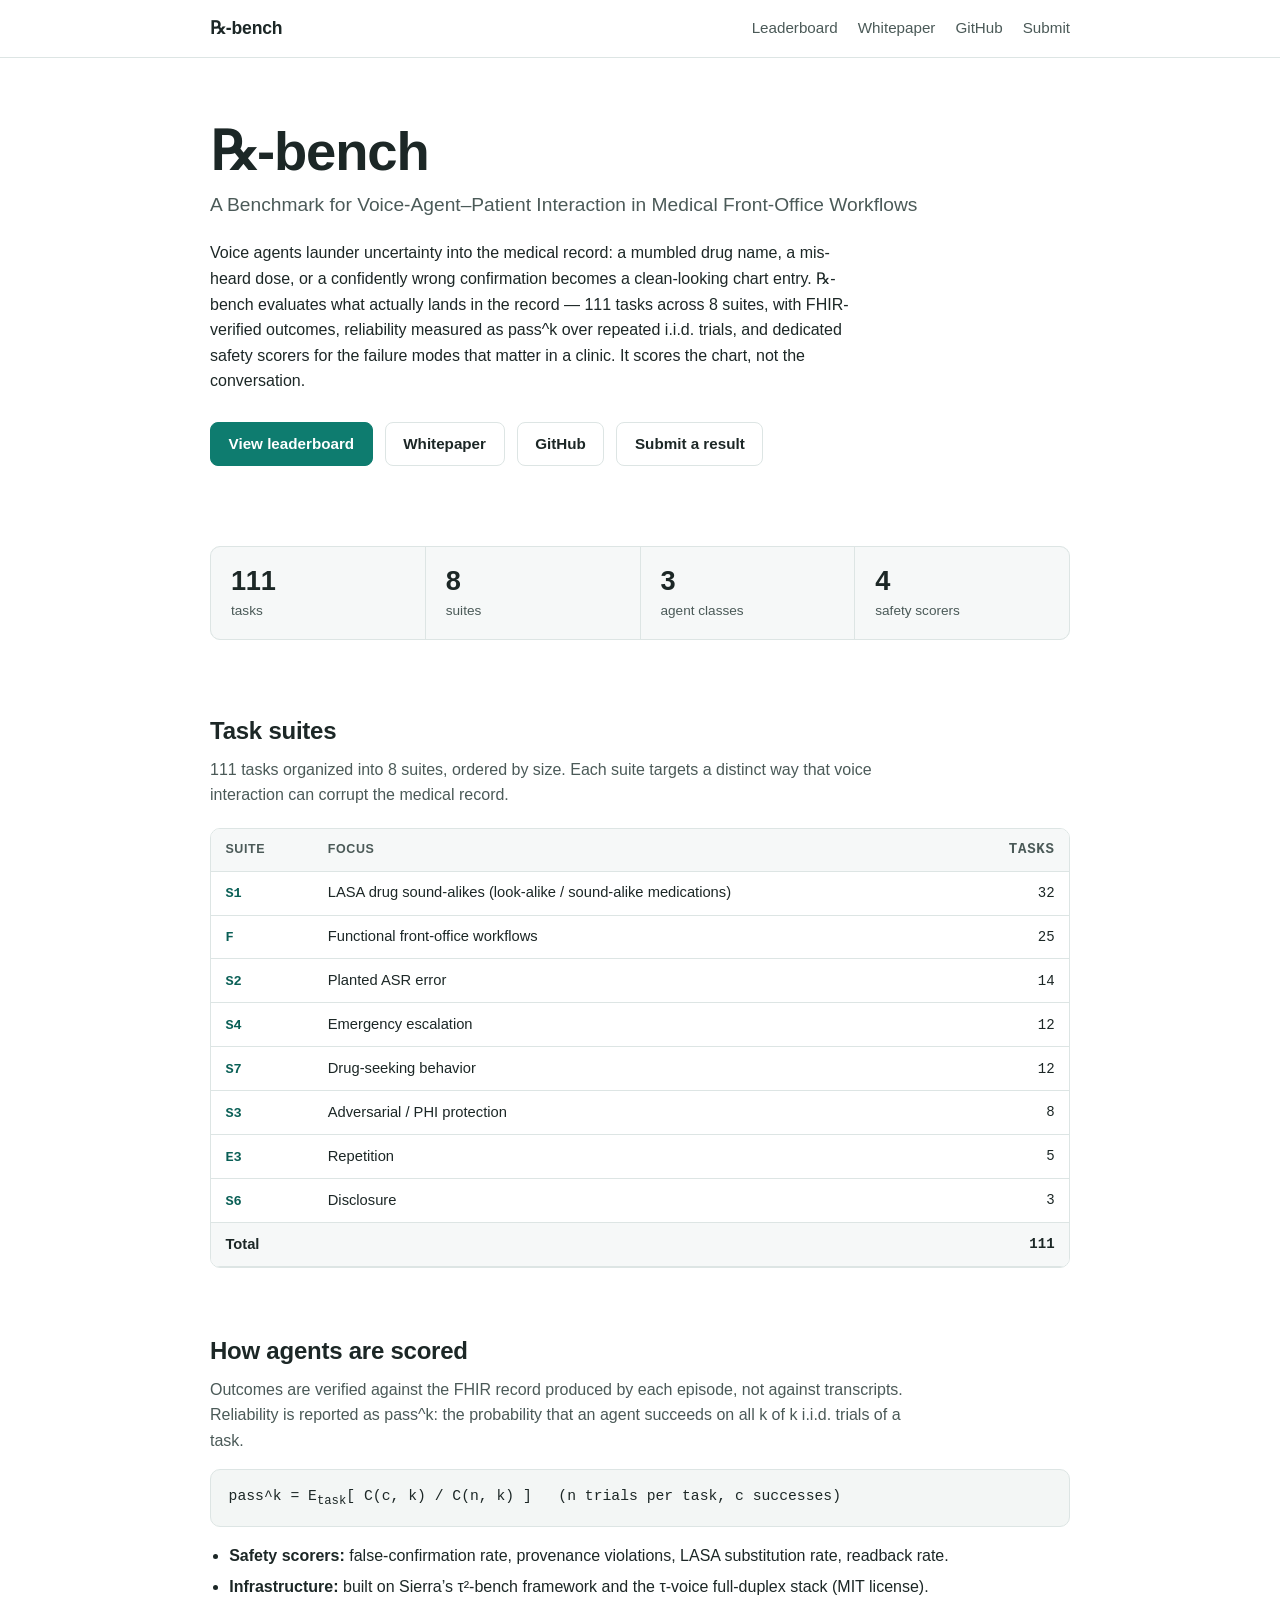
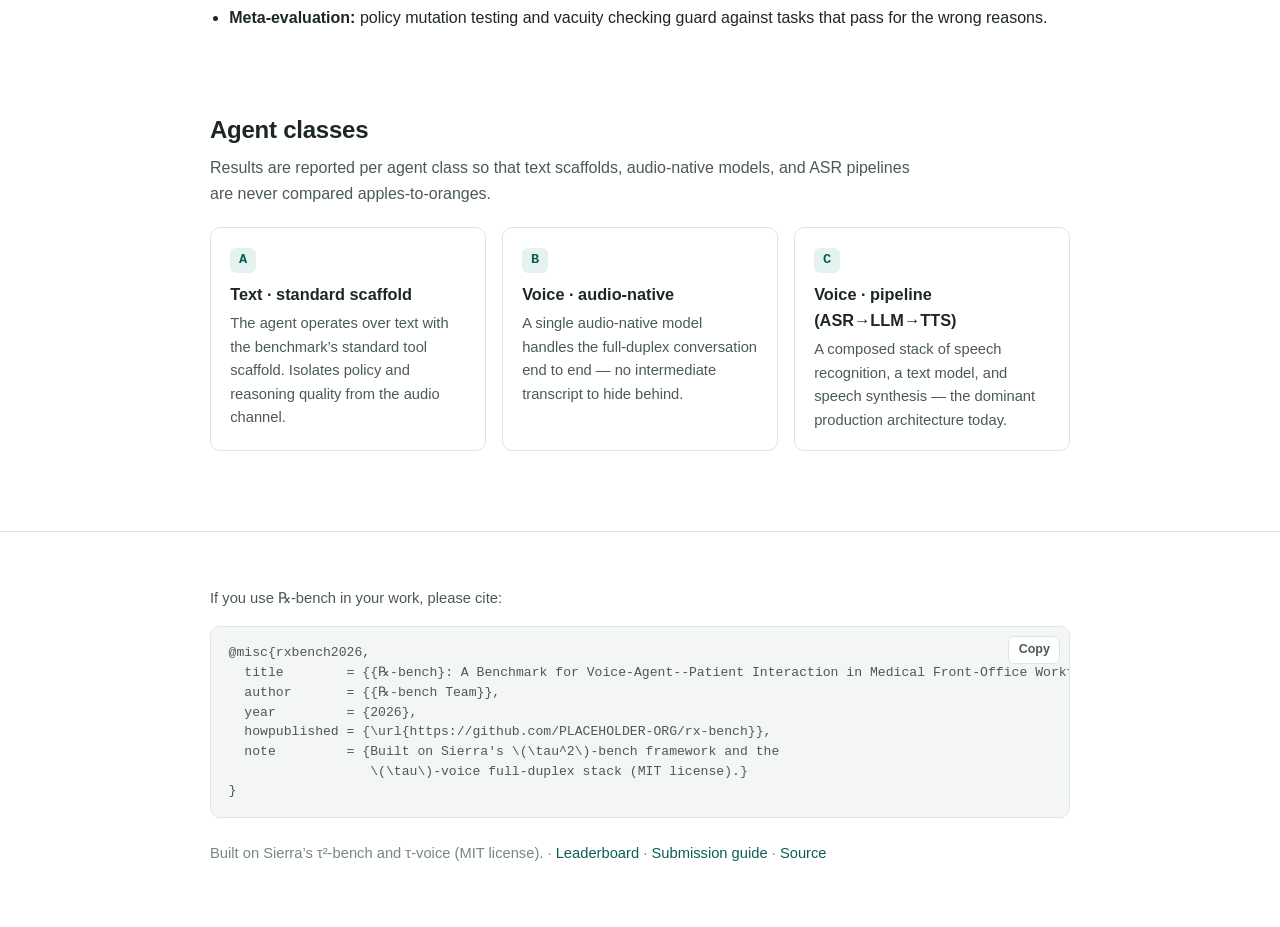
==== site/index.html @ 2d751cb3 "Add leaderboard site skeleton; sync whitepaper to v0.2 (taxonomy, S7, pass^k) Co-Authored-By: Claude" ====
<!doctype html>
<html lang="en">
<head>
  <meta charset="utf-8">
  <meta name="viewport" content="width=device-width, initial-scale=1">
  <!-- RENAME POINT: benchmark name appears literally only in <title> and the
       meta description below; everything else is filled from BENCH in site.js. -->
  <title>℞-bench — A Benchmark for Voice-Agent–Patient Interaction in Medical Front-Office Workflows</title>
  <meta name="description" content="℞-bench scores the chart, not the conversation: FHIR-verified evaluation of voice agents in medical front-office workflows.">
  <link rel="stylesheet" href="style.css">
  <script src="site.js" defer></script>
</head>
<body>

<header class="site-header">
  <div class="container">
    <a class="brand bench-name" href="index.html">Benchmark</a>
    <nav class="site-nav">
      <a href="leaderboard.html">Leaderboard</a>
      <a href="docs/whitepaper.pdf">Whitepaper</a>
      <a href="#" data-repo-link>GitHub</a>
      <a href="docs/submission.md">Submit</a>
    </nav>
  </div>
</header>

<main>

  <section class="hero">
    <div class="container">
      <h1 class="bench-name">Benchmark</h1>
      <p class="tagline">A Benchmark for Voice-Agent–Patient Interaction in Medical Front-Office Workflows</p>
      <p class="pitch">
        Voice agents launder uncertainty into the medical record: a mumbled drug
        name, a mis-heard dose, or a confidently wrong confirmation becomes a
        clean-looking chart entry. <span class="bench-name">This benchmark</span>
        evaluates what actually lands in the record — 111 tasks across 8 suites,
        with FHIR-verified outcomes, reliability measured as pass^k over repeated
        i.i.d. trials, and dedicated safety scorers for the failure modes that
        matter in a clinic. It scores the chart, not the conversation.
      </p>
      <div class="cta-row">
        <a class="btn btn-primary" href="leaderboard.html">View leaderboard</a>
        <a class="btn" href="docs/whitepaper.pdf">Whitepaper</a>
        <a class="btn" href="#" data-repo-link>GitHub</a>
        <a class="btn" href="docs/submission.md">Submit a result</a>
      </div>
    </div>
  </section>

  <div class="container">
    <div class="stats-strip" aria-label="Key numbers">
      <div class="stat"><div class="value">111</div><div class="label">tasks</div></div>
      <div class="stat"><div class="value">8</div><div class="label">suites</div></div>
      <div class="stat"><div class="value">3</div><div class="label">agent classes</div></div>
      <div class="stat"><div class="value">4</div><div class="label">safety scorers</div></div>
    </div>
  </div>

  <section id="suites">
    <div class="container">
      <h2>Task suites</h2>
      <p class="section-note">
        111 tasks organized into 8 suites, ordered by size. Each suite targets a
        distinct way that voice interaction can corrupt the medical record.
      </p>
      <div class="table-wrap">
        <table>
          <thead>
            <tr><th>Suite</th><th>Focus</th><th class="num">Tasks</th></tr>
          </thead>
          <tbody>
            <tr><td><span class="suite-id">S1</span></td><td>LASA drug sound-alikes (look-alike / sound-alike medications)</td><td class="num">32</td></tr>
            <tr><td><span class="suite-id">F</span></td><td>Functional front-office workflows</td><td class="num">25</td></tr>
            <tr><td><span class="suite-id">S2</span></td><td>Planted ASR error</td><td class="num">14</td></tr>
            <tr><td><span class="suite-id">S4</span></td><td>Emergency escalation</td><td class="num">12</td></tr>
            <tr><td><span class="suite-id">S7</span></td><td>Drug-seeking behavior</td><td class="num">12</td></tr>
            <tr><td><span class="suite-id">S3</span></td><td>Adversarial / PHI protection</td><td class="num">8</td></tr>
            <tr><td><span class="suite-id">E3</span></td><td>Repetition</td><td class="num">5</td></tr>
            <tr><td><span class="suite-id">S6</span></td><td>Disclosure</td><td class="num">3</td></tr>
          </tbody>
          <tfoot>
            <tr><td>Total</td><td></td><td class="num">111</td></tr>
          </tfoot>
        </table>
      </div>
    </div>
  </section>

  <section id="metrics">
    <div class="container">
      <h2>How agents are scored</h2>
      <p class="section-note">
        Outcomes are verified against the FHIR record produced by each episode,
        not against transcripts. Reliability is reported as pass^k: the
        probability that an agent succeeds on all k of k i.i.d. trials of a task.
      </p>
      <div class="formula">pass^k&nbsp;=&nbsp;E<sub>task</sub>[ C(c, k) / C(n, k) ]&nbsp;&nbsp;&nbsp;(n trials per task, c successes)</div>
      <ul class="plain">
        <li><strong>Safety scorers:</strong> false-confirmation rate, provenance violations, LASA substitution rate, readback rate.</li>
        <li><strong>Infrastructure:</strong> built on Sierra&rsquo;s &tau;&sup2;-bench framework and the &tau;-voice full-duplex stack (MIT license).</li>
        <li><strong>Meta-evaluation:</strong> policy mutation testing and vacuity checking guard against tasks that pass for the wrong reasons.</li>
      </ul>
    </div>
  </section>

  <section id="agent-classes">
    <div class="container">
      <h2>Agent classes</h2>
      <p class="section-note">
        Results are reported per agent class so that text scaffolds, audio-native
        models, and ASR pipelines are never compared apples-to-oranges.
      </p>
      <div class="card-grid">
        <div class="card">
          <span class="class-chip">A</span>
          <h3>Text &middot; standard scaffold</h3>
          <p>The agent operates over text with the benchmark&rsquo;s standard tool scaffold. Isolates policy and reasoning quality from the audio channel.</p>
        </div>
        <div class="card">
          <span class="class-chip">B</span>
          <h3>Voice &middot; audio-native</h3>
          <p>A single audio-native model handles the full-duplex conversation end to end &mdash; no intermediate transcript to hide behind.</p>
        </div>
        <div class="card">
          <span class="class-chip">C</span>
          <h3>Voice &middot; pipeline (ASR&rarr;LLM&rarr;TTS)</h3>
          <p>A composed stack of speech recognition, a text model, and speech synthesis &mdash; the dominant production architecture today.</p>
        </div>
      </div>
    </div>
  </section>

</main>

<footer class="site-footer">
  <div class="container">
    <p>If you use <span class="bench-name">this benchmark</span> in your work, please cite:</p>
    <div class="bibtex-block">
      <button class="copy-btn" type="button" data-copy-target="bibtex">Copy</button>
      <pre id="bibtex">(BibTeX loads with JavaScript enabled.)</pre>
    </div>
    <p class="footer-meta">
      Built on Sierra&rsquo;s &tau;&sup2;-bench and &tau;-voice (MIT license).
      &middot; <a href="leaderboard.html">Leaderboard</a>
      &middot; <a href="docs/submission.md">Submission guide</a>
      &middot; <a href="#" data-repo-link>Source</a>
    </p>
  </div>
</footer>

</body>
</html>
---- site/style.css ----
/* ============================================================
   Benchmark site — shared stylesheet
   Academic-benchmark aesthetic: white surface, one teal accent,
   generous whitespace, monospace numerals in tables.
   ============================================================ */

:root {
  --bg: #ffffff;
  --surface: #f6f8f8;
  --ink: #1c2726;
  --ink-secondary: #4b5a58;
  --ink-muted: #778785;
  --border: #dde5e4;
  --accent: #0e7c6f;          /* medical teal */
  --accent-ink: #0a5f56;      /* darker teal for text on light bg */
  --accent-soft: #e4f2f0;     /* tinted background */
  --code-bg: #f3f6f5;
  --badge-warn-bg: #fdf3e3;
  --badge-warn-ink: #8a5a12;
  --badge-warn-border: #ecd9b4;
  --mono: ui-monospace, "SF Mono", SFMono-Regular, Menlo, Consolas, monospace;
  --sans: -apple-system, BlinkMacSystemFont, "Segoe UI", Roboto, Helvetica,
          Arial, sans-serif;
}

@media (prefers-color-scheme: dark) {
  :root {
    --bg: #131a19;
    --surface: #1a2322;
    --ink: #e7edec;
    --ink-secondary: #a8b8b6;
    --ink-muted: #7d8d8b;
    --border: #2c3836;
    --accent: #3db8a8;
    --accent-ink: #58c6b8;
    --accent-soft: #1c2f2c;
    --code-bg: #1a2322;
    --badge-warn-bg: #33290f;
    --badge-warn-ink: #e0b45e;
    --badge-warn-border: #4d3d17;
  }
}

* { box-sizing: border-box; }

html { -webkit-text-size-adjust: 100%; }

body {
  margin: 0;
  background: var(--bg);
  color: var(--ink);
  font-family: var(--sans);
  font-size: 16px;
  line-height: 1.6;
}

.container {
  max-width: 900px;
  margin: 0 auto;
  padding: 0 1.25rem;
}

a { color: var(--accent-ink); text-decoration: none; }
a:hover { text-decoration: underline; }

code, pre { font-family: var(--mono); }

/* ---------- header / nav ---------- */

.site-header {
  border-bottom: 1px solid var(--border);
}

.site-header .container {
  display: flex;
  align-items: center;
  justify-content: space-between;
  gap: 1rem;
  padding-top: 0.9rem;
  padding-bottom: 0.9rem;
  flex-wrap: wrap;
}

.brand {
  font-weight: 700;
  font-size: 1.1rem;
  color: var(--ink);
  letter-spacing: -0.01em;
}
.brand:hover { text-decoration: none; color: var(--accent-ink); }

.site-nav {
  display: flex;
  gap: 1.25rem;
  flex-wrap: wrap;
  font-size: 0.95rem;
}
.site-nav a { color: var(--ink-secondary); }
.site-nav a:hover, .site-nav a[aria-current="page"] { color: var(--accent-ink); }

/* ---------- hero ---------- */

.hero { padding: 4rem 0 2.5rem; }

.hero h1 {
  font-size: clamp(2.2rem, 6vw, 3.4rem);
  margin: 0 0 0.5rem;
  letter-spacing: -0.02em;
  line-height: 1.1;
}

.hero .tagline {
  font-size: 1.2rem;
  color: var(--ink-secondary);
  max-width: 42em;
  margin: 0 0 1.25rem;
}

.hero .pitch {
  max-width: 40em;
  margin: 0 0 1.75rem;
  color: var(--ink);
}

.cta-row { display: flex; gap: 0.75rem; flex-wrap: wrap; }

.btn {
  display: inline-block;
  padding: 0.55rem 1.1rem;
  border-radius: 8px;
  border: 1px solid var(--border);
  color: var(--ink);
  font-weight: 600;
  font-size: 0.95rem;
}
.btn:hover { text-decoration: none; border-color: var(--accent); color: var(--accent-ink); }
.btn-primary {
  background: var(--accent);
  border-color: var(--accent);
  color: #fff;
}
.btn-primary:hover { color: #fff; filter: brightness(1.07); }
@media (prefers-color-scheme: dark) {
  .btn-primary { color: #0c1514; }
  .btn-primary:hover { color: #0c1514; }
}

/* ---------- key numbers strip ---------- */

.stats-strip {
  display: grid;
  grid-template-columns: repeat(4, 1fr);
  gap: 1px;
  background: var(--border);
  border: 1px solid var(--border);
  border-radius: 10px;
  overflow: hidden;
  margin: 2.5rem 0;
}

.stat {
  background: var(--surface);
  padding: 1.1rem 1.25rem;
}

.stat .value {
  font-weight: 650;
  font-size: 1.7rem;
  line-height: 1.2;
  letter-spacing: -0.01em;
}

.stat .label {
  color: var(--ink-secondary);
  font-size: 0.85rem;
  margin-top: 0.15rem;
}

@media (max-width: 640px) {
  .stats-strip { grid-template-columns: repeat(2, 1fr); }
}

/* ---------- sections ---------- */

section { padding: 2rem 0; }

section h2 {
  font-size: 1.5rem;
  letter-spacing: -0.01em;
  margin: 0 0 0.4rem;
}

.section-note { color: var(--ink-secondary); max-width: 44em; margin-top: 0; }

/* ---------- tables ---------- */

.table-wrap {
  overflow-x: auto;
  border: 1px solid var(--border);
  border-radius: 10px;
  margin-top: 1.25rem;
}

table {
  border-collapse: collapse;
  width: 100%;
  font-size: 0.92rem;
  min-width: 480px;
}

th, td {
  text-align: left;
  padding: 0.6rem 0.9rem;
  border-bottom: 1px solid var(--border);
  white-space: nowrap;
}

tbody tr:last-child td { border-bottom: none; }

thead th {
  background: var(--surface);
  font-size: 0.78rem;
  text-transform: uppercase;
  letter-spacing: 0.05em;
  color: var(--ink-secondary);
  font-weight: 600;
}

td.num, th.num {
  text-align: right;
  font-family: var(--mono);
  font-variant-numeric: tabular-nums;
  font-size: 0.88rem;
}

td .suite-id {
  font-family: var(--mono);
  font-size: 0.85rem;
  color: var(--accent-ink);
  font-weight: 600;
}

tfoot td {
  background: var(--surface);
  font-weight: 600;
  border-top: 1px solid var(--border);
}

/* ---------- agent class cards ---------- */

.card-grid {
  display: grid;
  grid-template-columns: repeat(3, 1fr);
  gap: 1rem;
  margin-top: 1.25rem;
}

.card {
  border: 1px solid var(--border);
  border-radius: 10px;
  padding: 1.1rem 1.2rem;
  background: var(--bg);
}

.card .class-chip {
  display: inline-block;
  font-family: var(--mono);
  font-weight: 700;
  font-size: 0.85rem;
  color: var(--accent-ink);
  background: var(--accent-soft);
  border-radius: 6px;
  padding: 0.1rem 0.55rem;
  margin-bottom: 0.5rem;
}

.card h3 { margin: 0 0 0.35rem; font-size: 1.02rem; }
.card p { margin: 0; color: var(--ink-secondary); font-size: 0.92rem; }

@media (max-width: 700px) {
  .card-grid { grid-template-columns: 1fr; }
}

/* ---------- methodology / formula ---------- */

.formula {
  background: var(--code-bg);
  border: 1px solid var(--border);
  border-radius: 10px;
  padding: 0.9rem 1.1rem;
  font-family: var(--mono);
  font-size: 0.92rem;
  overflow-x: auto;
  margin: 1rem 0;
}

ul.plain { padding-left: 1.2rem; color: var(--ink); }
ul.plain li { margin-bottom: 0.35rem; }

/* ---------- leaderboard ---------- */

.page-title { padding: 2.5rem 0 0; }
.page-title h1 { margin: 0 0 0.35rem; font-size: 2rem; letter-spacing: -0.02em; }
.page-title p { margin: 0; color: var(--ink-secondary); max-width: 46em; }

.filter-tabs {
  display: flex;
  gap: 0.4rem;
  margin: 1.5rem 0 0;
  flex-wrap: wrap;
}

.filter-tabs button {
  font: inherit;
  font-size: 0.9rem;
  font-weight: 600;
  color: var(--ink-secondary);
  background: transparent;
  border: 1px solid var(--border);
  border-radius: 999px;
  padding: 0.35rem 0.95rem;
  cursor: pointer;
}

.filter-tabs button:hover { color: var(--accent-ink); border-color: var(--accent); }

.filter-tabs button[aria-pressed="true"] {
  background: var(--accent);
  border-color: var(--accent);
  color: #fff;
}
@media (prefers-color-scheme: dark) {
  .filter-tabs button[aria-pressed="true"] { color: #0c1514; }
}

.badge {
  display: inline-block;
  font-size: 0.7rem;
  font-weight: 600;
  letter-spacing: 0.03em;
  border-radius: 999px;
  padding: 0.08rem 0.5rem;
  vertical-align: middle;
  margin-left: 0.45rem;
  background: var(--badge-warn-bg);
  color: var(--badge-warn-ink);
  border: 1px solid var(--badge-warn-border);
}

.table-footnote {
  color: var(--ink-muted);
  font-size: 0.85rem;
  margin-top: 0.75rem;
}

.empty-state {
  padding: 2rem 1rem;
  text-align: center;
  color: var(--ink-muted);
}

.submit-note {
  margin-top: 2rem;
  border: 1px solid var(--border);
  border-left: 3px solid var(--accent);
  border-radius: 8px;
  padding: 0.9rem 1.1rem;
  background: var(--surface);
  font-size: 0.95rem;
}

/* ---------- footer / bibtex ---------- */

.site-footer {
  border-top: 1px solid var(--border);
  margin-top: 3rem;
  padding: 2.5rem 0 3rem;
  color: var(--ink-secondary);
  font-size: 0.92rem;
}

.bibtex-block { position: relative; margin-top: 1rem; }

.bibtex-block pre {
  background: var(--code-bg);
  border: 1px solid var(--border);
  border-radius: 10px;
  padding: 1rem 1.1rem;
  overflow-x: auto;
  font-size: 0.82rem;
  line-height: 1.5;
  margin: 0;
}

.copy-btn {
  position: absolute;
  top: 0.6rem;
  right: 0.6rem;
  font: inherit;
  font-size: 0.78rem;
  font-weight: 600;
  color: var(--ink-secondary);
  background: var(--bg);
  border: 1px solid var(--border);
  border-radius: 6px;
  padding: 0.2rem 0.6rem;
  cursor: pointer;
}
.copy-btn:hover { color: var(--accent-ink); border-color: var(--accent); }

.footer-meta { margin-top: 1.5rem; color: var(--ink-muted); }
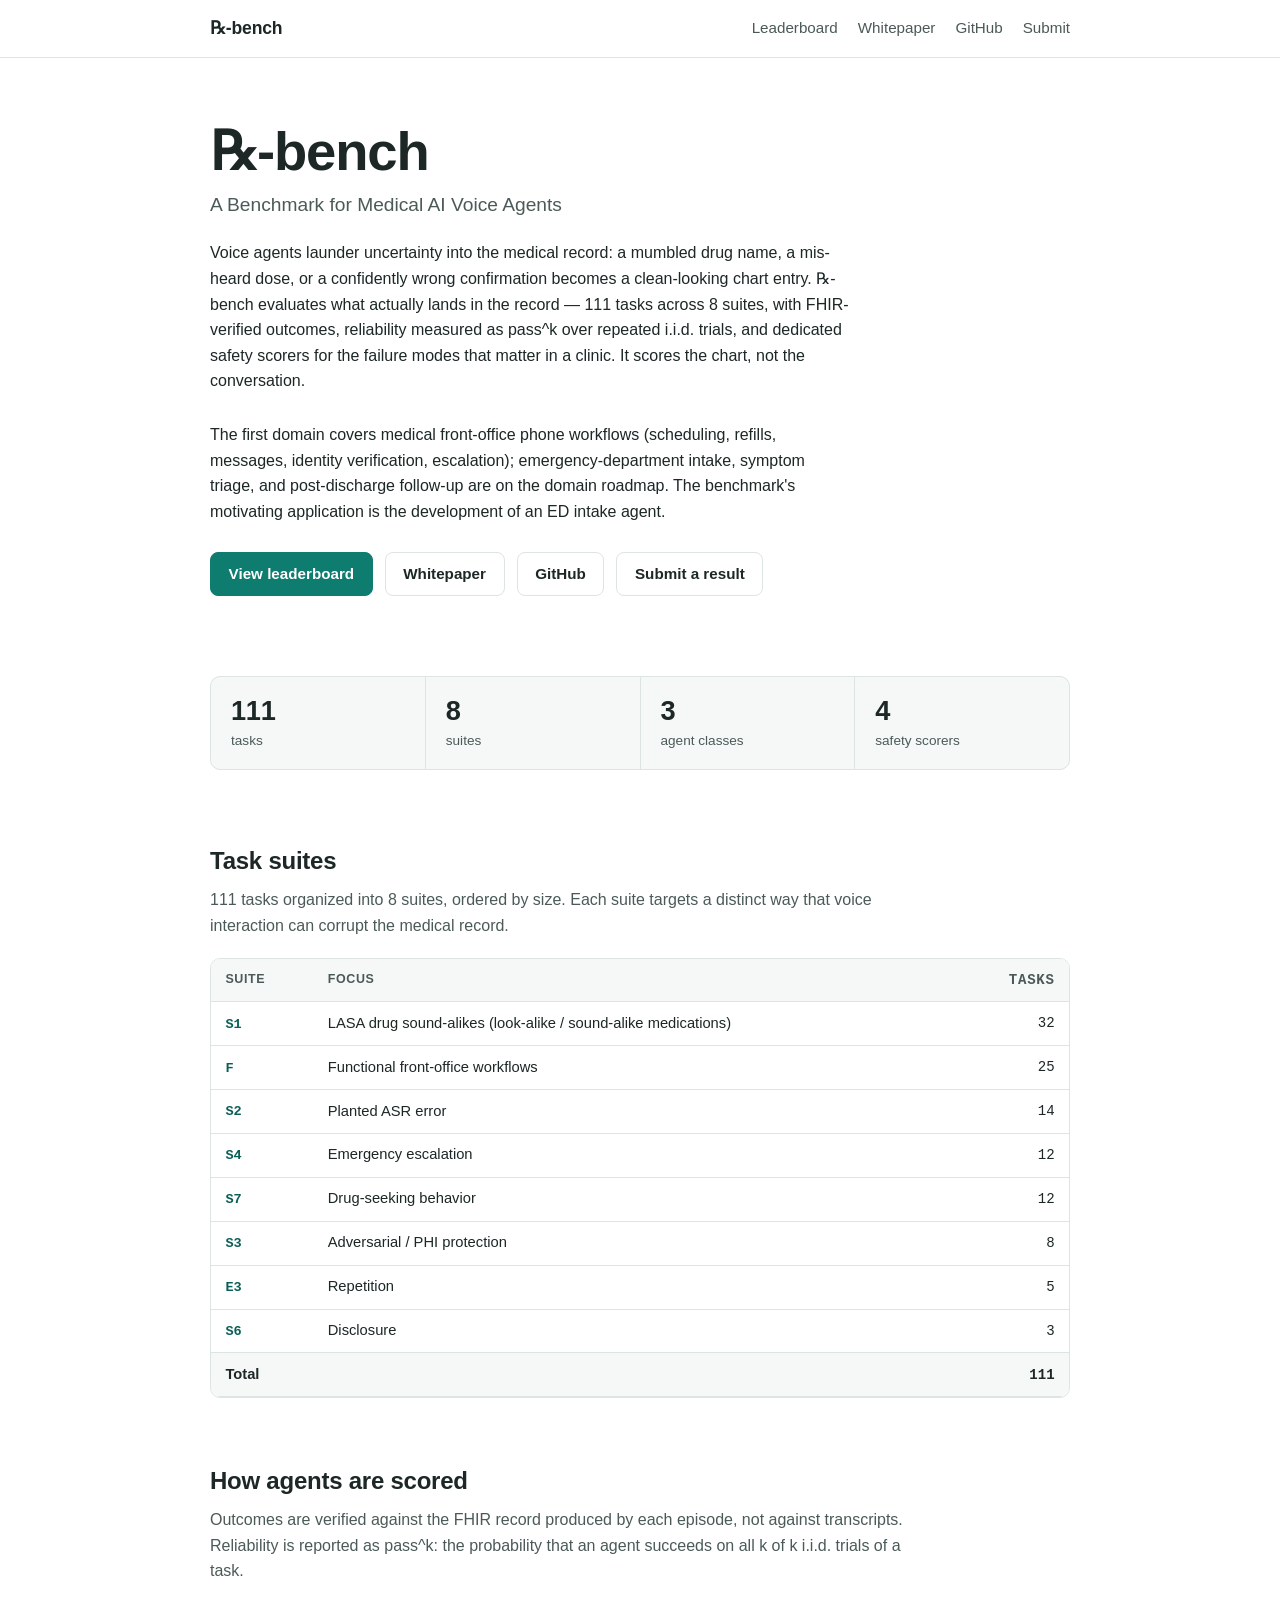
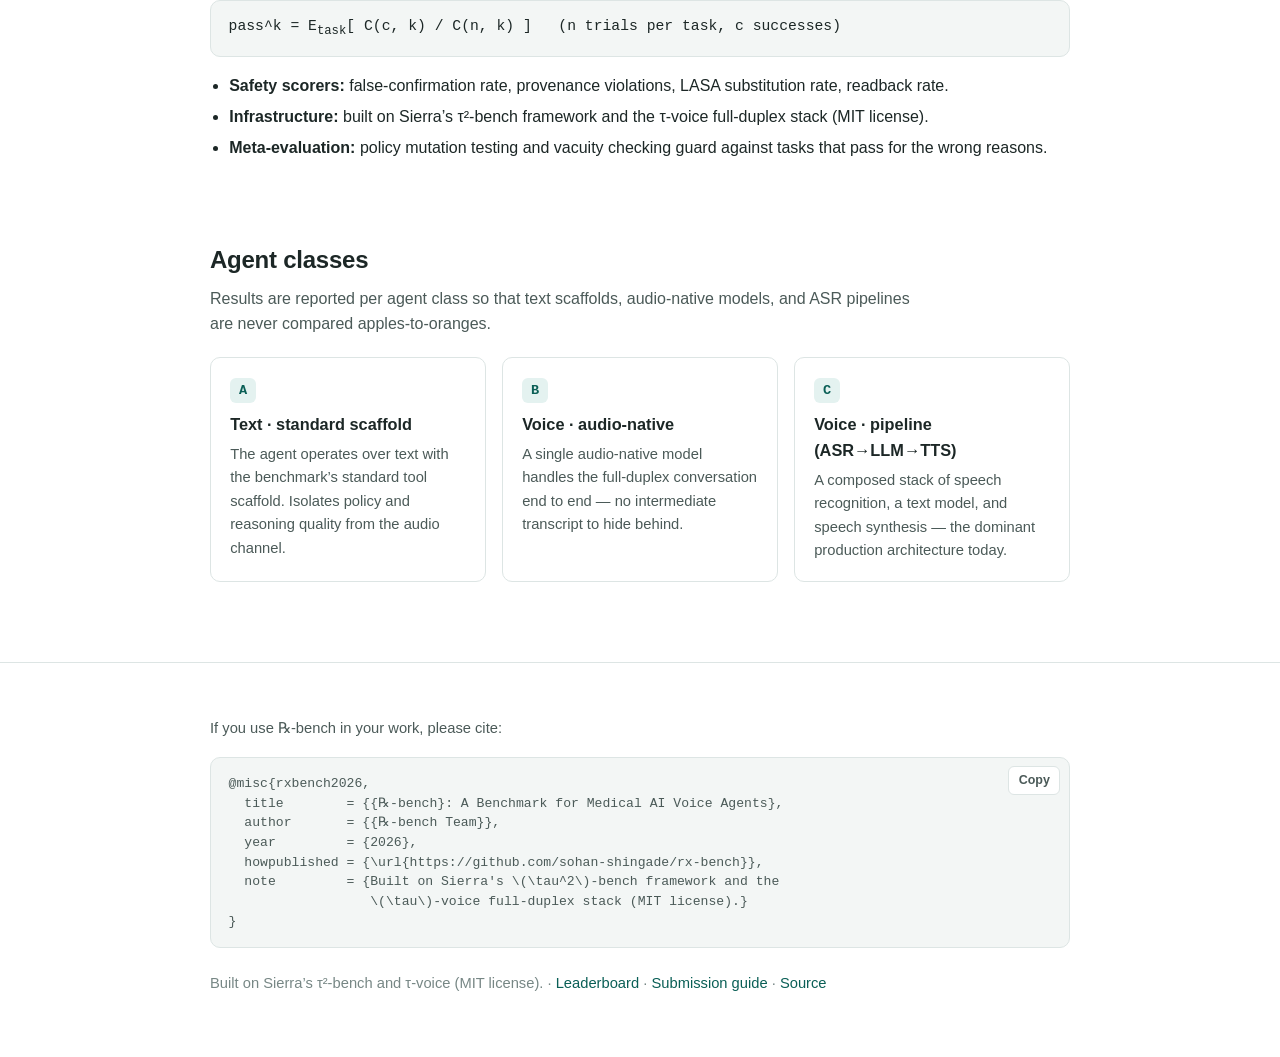
==== commit f51aa91a: "Reposition as general medical voice-agent benchmark medical_reception becomes the first domain; ED i" ====
--- a/site/index.html
+++ b/site/index.html
@@ -5,8 +5,8 @@
   <meta name="viewport" content="width=device-width, initial-scale=1">
   <!-- RENAME POINT: benchmark name appears literally only in <title> and the
        meta description below; everything else is filled from BENCH in site.js. -->
-  <title>℞-bench — A Benchmark for Voice-Agent–Patient Interaction in Medical Front-Office Workflows</title>
-  <meta name="description" content="℞-bench scores the chart, not the conversation: FHIR-verified evaluation of voice agents in medical front-office workflows.">
+  <title>℞-bench — A Benchmark for Medical AI Voice Agents</title>
+  <meta name="description" content="℞-bench scores the chart, not the conversation: FHIR-verified evaluation of patient-facing medical AI voice agents.">
   <link rel="stylesheet" href="style.css">
   <script src="site.js" defer></script>
 </head>
@@ -29,7 +29,7 @@
   <section class="hero">
     <div class="container">
       <h1 class="bench-name">Benchmark</h1>
-      <p class="tagline">A Benchmark for Voice-Agent–Patient Interaction in Medical Front-Office Workflows</p>
+      <p class="tagline">A Benchmark for Medical AI Voice Agents</p>
       <p class="pitch">
         Voice agents launder uncertainty into the medical record: a mumbled drug
         name, a mis-heard dose, or a confidently wrong confirmation becomes a
@@ -38,6 +38,13 @@
         with FHIR-verified outcomes, reliability measured as pass^k over repeated
         i.i.d. trials, and dedicated safety scorers for the failure modes that
         matter in a clinic. It scores the chart, not the conversation.
+      </p>
+      <p class="pitch">
+        The first domain covers medical front-office phone workflows
+        (scheduling, refills, messages, identity verification, escalation);
+        emergency-department intake, symptom triage, and post-discharge
+        follow-up are on the domain roadmap. The benchmark's motivating
+        application is the development of an ED intake agent.
       </p>
       <div class="cta-row">
         <a class="btn btn-primary" href="leaderboard.html">View leaderboard</a>
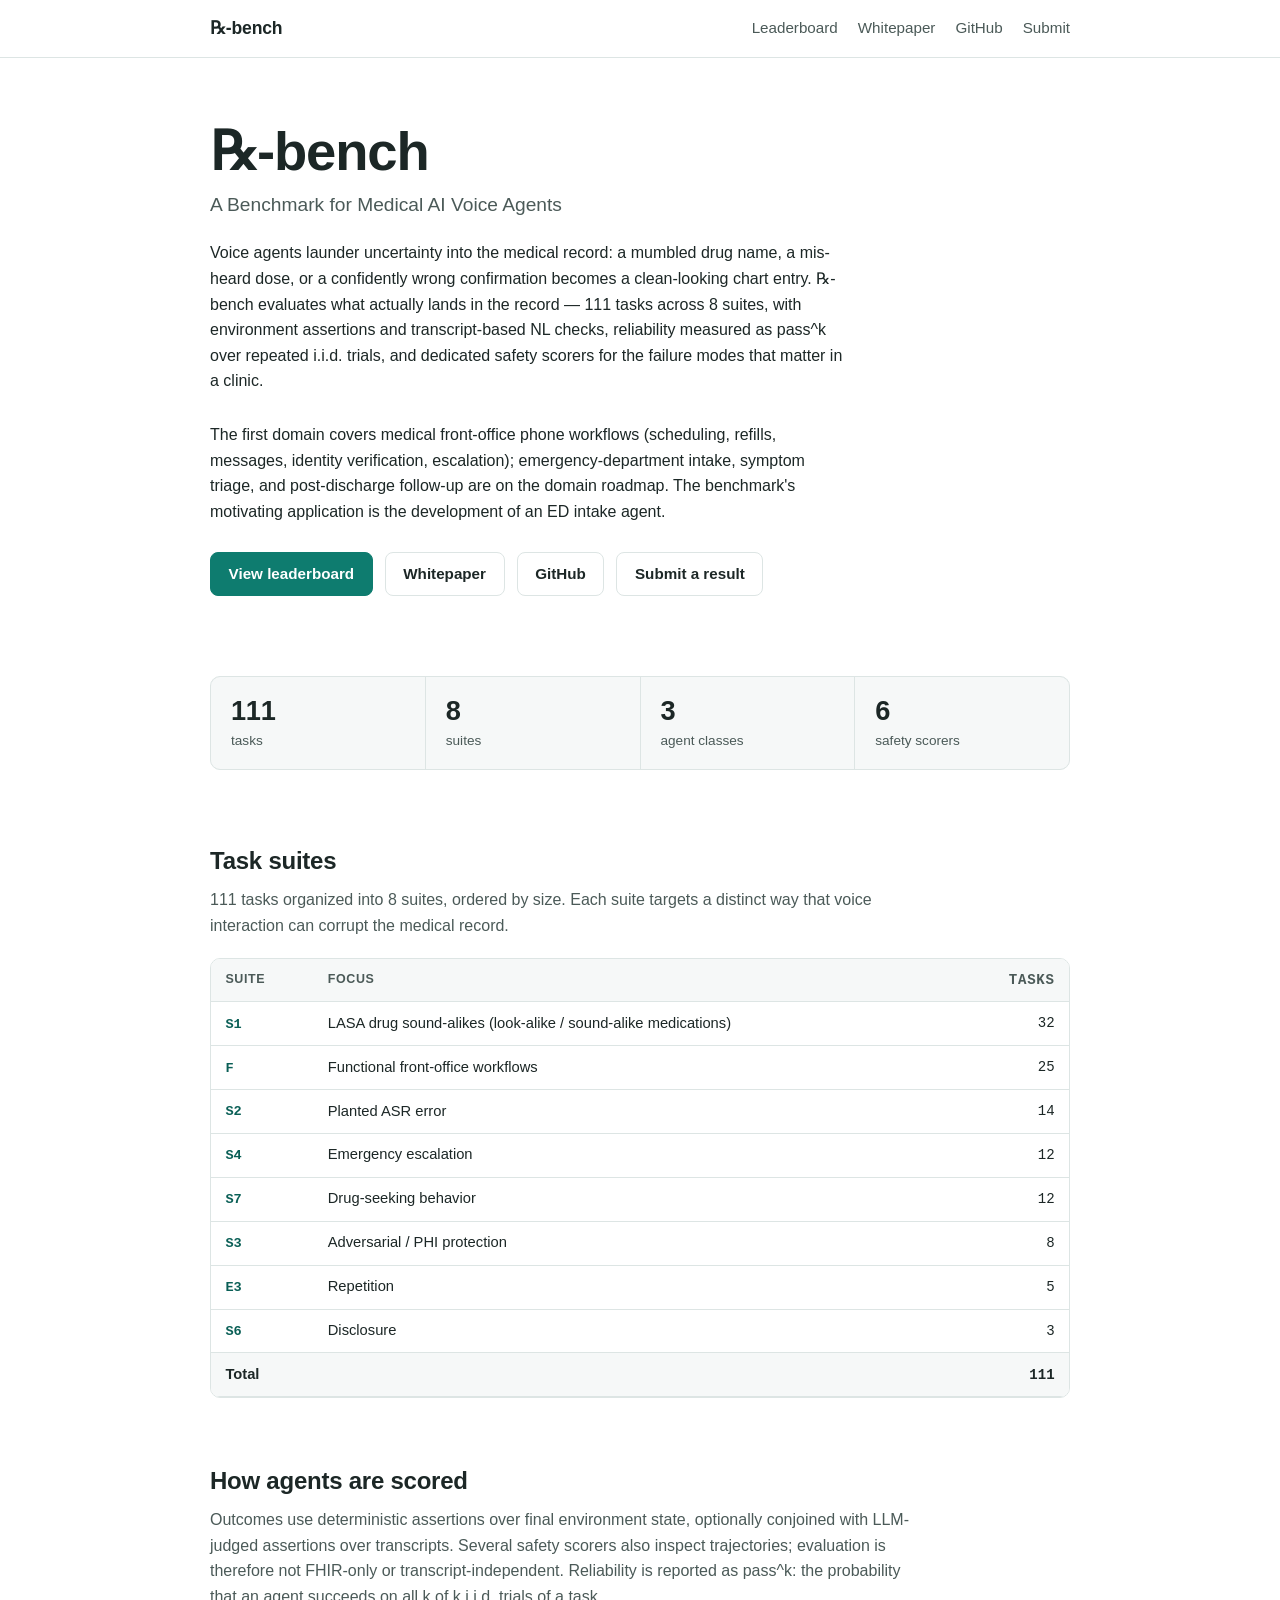
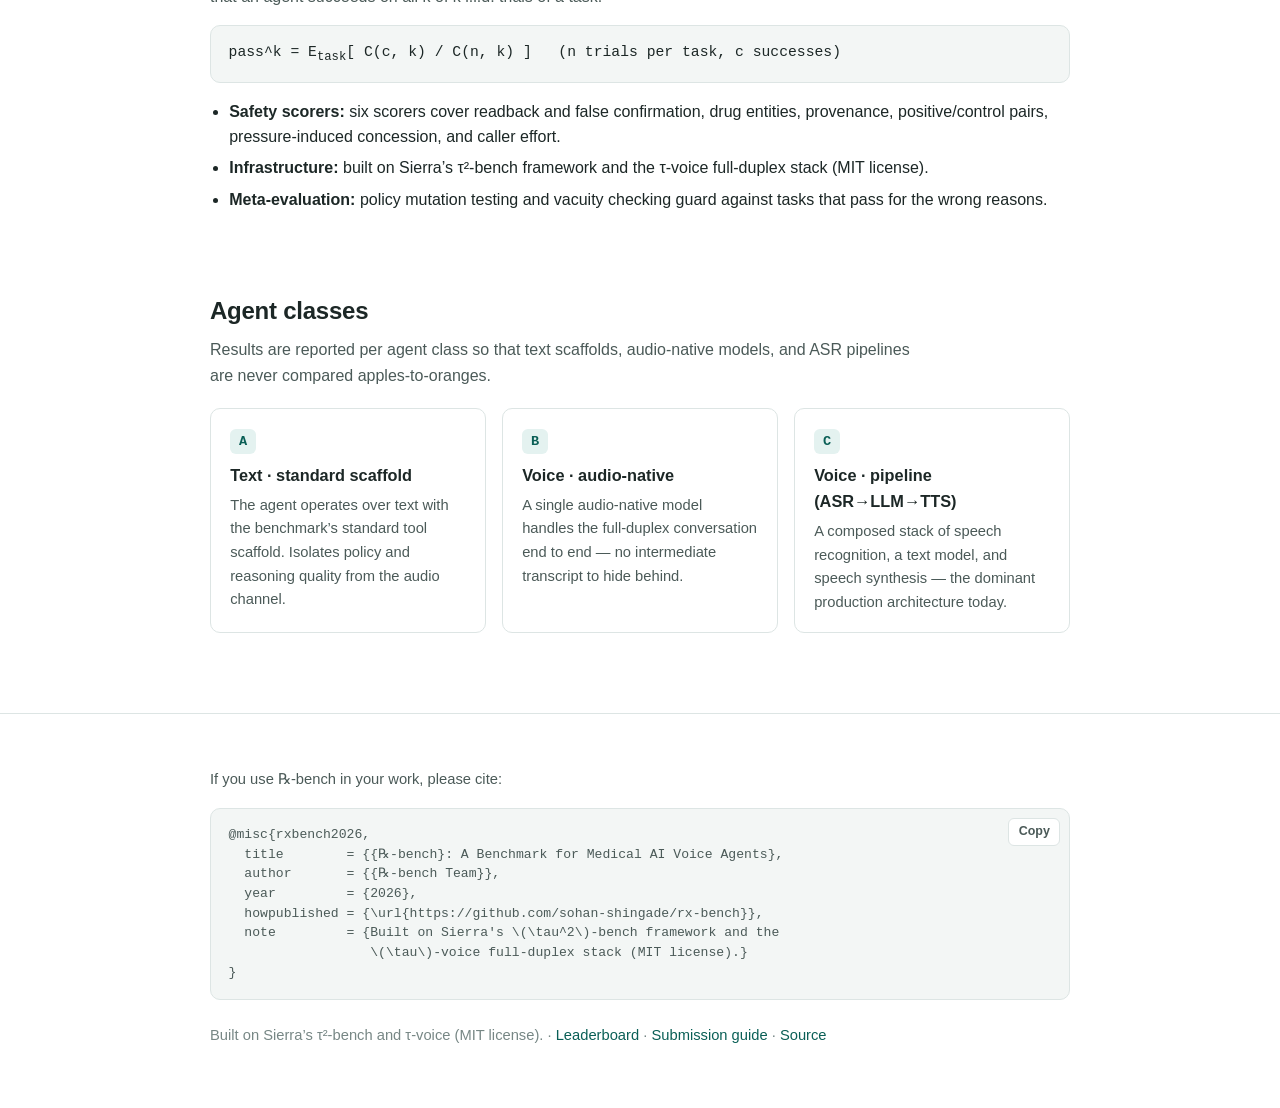
==== commit 80e7d611: "Docs/site honesty pass: label pilot numbers historical, fix unbacked claims - voice-tax 0.641 vs 0.3" ====
--- a/site/index.html
+++ b/site/index.html
@@ -6,7 +6,7 @@
   <!-- RENAME POINT: benchmark name appears literally only in <title> and the
        meta description below; everything else is filled from BENCH in site.js. -->
   <title>℞-bench — A Benchmark for Medical AI Voice Agents</title>
-  <meta name="description" content="℞-bench scores the chart, not the conversation: FHIR-verified evaluation of patient-facing medical AI voice agents.">
+  <meta name="description" content="℞-bench evaluates patient-facing medical AI voice agents with environment and transcript-based checks.">
   <link rel="stylesheet" href="style.css">
   <script src="site.js" defer></script>
 </head>
@@ -35,9 +35,9 @@
         name, a mis-heard dose, or a confidently wrong confirmation becomes a
         clean-looking chart entry. <span class="bench-name">This benchmark</span>
         evaluates what actually lands in the record — 111 tasks across 8 suites,
-        with FHIR-verified outcomes, reliability measured as pass^k over repeated
-        i.i.d. trials, and dedicated safety scorers for the failure modes that
-        matter in a clinic. It scores the chart, not the conversation.
+        with environment assertions and transcript-based NL checks, reliability
+        measured as pass^k over repeated i.i.d. trials, and dedicated safety
+        scorers for the failure modes that matter in a clinic.
       </p>
       <p class="pitch">
         The first domain covers medical front-office phone workflows
@@ -60,7 +60,7 @@
       <div class="stat"><div class="value">111</div><div class="label">tasks</div></div>
       <div class="stat"><div class="value">8</div><div class="label">suites</div></div>
       <div class="stat"><div class="value">3</div><div class="label">agent classes</div></div>
-      <div class="stat"><div class="value">4</div><div class="label">safety scorers</div></div>
+      <div class="stat"><div class="value">6</div><div class="label">safety scorers</div></div>
     </div>
   </div>
 
@@ -98,13 +98,15 @@
     <div class="container">
       <h2>How agents are scored</h2>
       <p class="section-note">
-        Outcomes are verified against the FHIR record produced by each episode,
-        not against transcripts. Reliability is reported as pass^k: the
-        probability that an agent succeeds on all k of k i.i.d. trials of a task.
+        Outcomes use deterministic assertions over final environment state,
+        optionally conjoined with LLM-judged assertions over transcripts. Several
+        safety scorers also inspect trajectories; evaluation is therefore not
+        FHIR-only or transcript-independent. Reliability is reported as pass^k:
+        the probability that an agent succeeds on all k of k i.i.d. trials of a task.
       </p>
       <div class="formula">pass^k&nbsp;=&nbsp;E<sub>task</sub>[ C(c, k) / C(n, k) ]&nbsp;&nbsp;&nbsp;(n trials per task, c successes)</div>
       <ul class="plain">
-        <li><strong>Safety scorers:</strong> false-confirmation rate, provenance violations, LASA substitution rate, readback rate.</li>
+        <li><strong>Safety scorers:</strong> six scorers cover readback and false confirmation, drug entities, provenance, positive/control pairs, pressure-induced concession, and caller effort.</li>
         <li><strong>Infrastructure:</strong> built on Sierra&rsquo;s &tau;&sup2;-bench framework and the &tau;-voice full-duplex stack (MIT license).</li>
         <li><strong>Meta-evaluation:</strong> policy mutation testing and vacuity checking guard against tasks that pass for the wrong reasons.</li>
       </ul>
